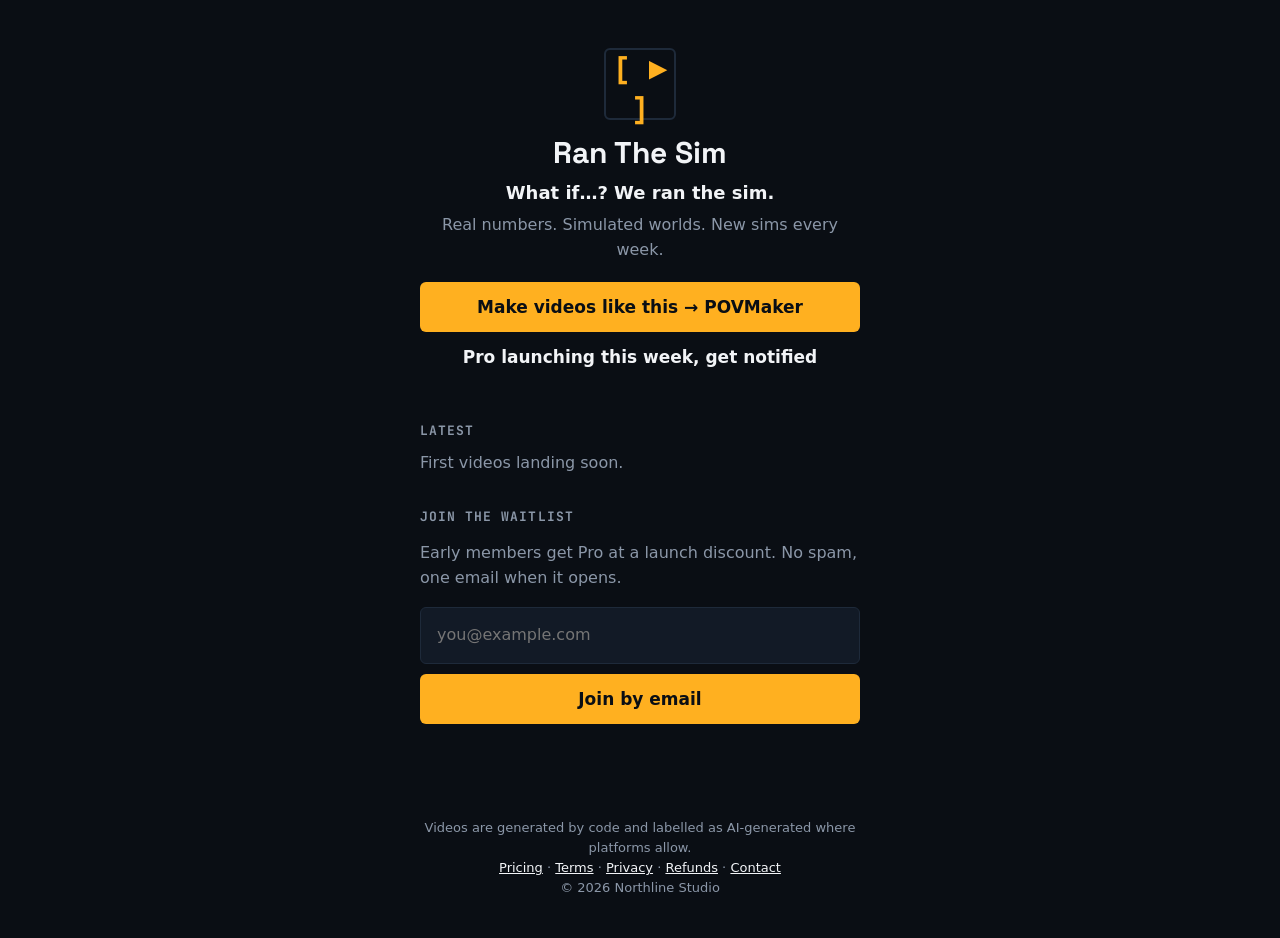
==== index.html @ 427c3951 "Update site" ====
<!doctype html>
<html lang="en">
<head>
<meta charset="utf-8">
<meta name="viewport" content="width=device-width,initial-scale=1,viewport-fit=cover">
<title>Make videos like ours</title>
<meta name="description" content="Type a what-if or a meme POV. Get a vertical video in seconds. Join the early-access list.">
<meta name="theme-color" content="#0b0b10">
<meta property="og:title" content="Make videos like these">
<meta property="og:description" content="Type a what-if or a meme POV. Get a vertical video in seconds.">
<meta property="og:url" content="https://nang-dev.github.io/povmaker/">
<meta property="og:type" content="website">
<meta property="og:image" content="https://nang-dev.github.io/povmaker/og-card.png">
<meta property="og:image:width" content="1200">
<meta property="og:image:height" content="630">
<meta property="og:image:alt" content="POVMaker: make videos like these">
<meta name="twitter:card" content="summary_large_image">
<meta name="twitter:image" content="https://nang-dev.github.io/povmaker/og-card.png">
<link rel="preconnect" href="https://fonts.googleapis.com">
<link rel="preconnect" href="https://fonts.gstatic.com" crossorigin>
<link href="https://fonts.googleapis.com/css2?family=Anton&family=Inter:wght@400;600;800&family=JetBrains+Mono:wght@700&family=Space+Grotesk:wght@700&display=swap" rel="stylesheet">
<link rel="stylesheet" href="style.css">
<script>
(function(){var q=new URLSearchParams(location.search),b=(q.get("brand")||q.get("utm_campaign")||"").toLowerCase();
document.documentElement.dataset.brand=/sidechar/.test(b)?"sidecharpov":"ranthesim";})();
</script>
</head>
<body>
<main class="wrap">
  <header class="hero">
    <div class="logo" id="logo" aria-hidden="true"></div>
    <h1 id="title">Make videos like these.</h1>
    <p id="tagline" class="tagline">Make videos like these.</p>
    <p id="sub" class="sub">Type a "what if" or a meme POV. Get a vertical video in seconds.</p>
    <a id="cta" class="btn primary" href="make/" data-track="cta_click">Make a video free</a>
    <a class="btn sec" data-checkout href="#waitlist" id="pro-cta">Get Pro · $9/mo</a>
  </header>

  <section aria-labelledby="latest-h">
    <h2 id="latest-h">Latest</h2>
    <ul id="videos" class="videos"><li class="muted">First videos landing soon.</li></ul>
  </section>

  <section id="waitlist" aria-labelledby="wl-h">
    <h2 id="wl-h">Join the waitlist</h2>
    <p class="muted">Early members get Pro at a launch discount. No spam, one email when it opens.</p>
    <form id="wl-form" novalidate>
      <input id="email" type="email" inputmode="email" autocomplete="email" placeholder="you@example.com" required aria-label="Email">
      <button class="btn primary" type="submit">Join by email</button>
    </form>
    <p id="wl-msg" class="msg" role="status" aria-live="polite"></p>
  </section>

  <nav id="socials" class="socials" aria-label="Follow us"></nav>
  <footer class="muted small">Videos are generated by code and labelled as AI-generated where platforms allow.<br><a href="pricing.html">Pricing</a> · <a href="terms.html">Terms</a> · <a href="privacy.html">Privacy</a> · <a href="refunds.html">Refunds</a> · <a href="contact.html">Contact</a><br>© <span id="yr"></span> Northline Studio</footer>
</main>
<script src="config.js"></script><script src="track.js"></script>
<script src="upgrade.js"></script>
<script src="app.js"></script>
</body>
</html>
---- style.css ----
/* Brand themes per shared/brands.md. data-brand is set in <head> before paint. */
:root{--bg:#0A0E14;--card:#121a26;--line:#1E2A3A;--fg:#F2F4F7;--mut:#8b97a8;--acc:#FFB020;--accfg:#0A0E14;--acc2:#3DD6F5;--hfont:"Space Grotesk",system-ui,sans-serif;--font:system-ui,-apple-system,"Segoe UI",Roboto,sans-serif;--r:6px}
html[data-brand=sidecharpov]{--bg:#ffffff;--card:#f3f4f6;--line:#e5e7eb;--fg:#111111;--mut:#5b6472;--acc:#FFE14D;--accfg:#111111;--acc2:#3B82F6;--hfont:"Anton",Impact,sans-serif;--font:"Inter",system-ui,sans-serif;--r:14px}
*{box-sizing:border-box}
html,body{margin:0;background:var(--bg);color:var(--fg);font:16px/1.55 var(--font)}
a{color:var(--fg)}
.wrap{max-width:480px;margin:0 auto;padding:max(24px,env(safe-area-inset-top)) 20px 40px}
.hero{text-align:center;padding:24px 0 8px}
.logo{width:72px;height:72px;margin:0 auto 16px;display:grid;place-items:center}
html[data-brand=ranthesim] .logo{font:700 30px "JetBrains Mono",monospace;color:var(--acc);border:2px solid var(--line);border-radius:6px;background:var(--bg)}
html[data-brand=ranthesim] .logo::before{content:"[ ▶ ]"}
html[data-brand=sidecharpov] .logo{font:26px var(--hfont);background:var(--acc);color:#111;transform:rotate(-6deg);border-radius:8px;width:96px;height:56px;margin-bottom:24px}
html[data-brand=sidecharpov] .logo::before{content:"POV:"}
h1{font:700 30px/1.1 var(--hfont);margin:0 0 10px}
html[data-brand=sidecharpov] h1{font-weight:400;font-size:38px;text-transform:uppercase;letter-spacing:.01em}
h2{font:700 13px "JetBrains Mono",monospace;letter-spacing:.08em;text-transform:uppercase;color:var(--mut);margin:32px 0 12px}
html[data-brand=sidecharpov] h2{font-family:var(--font)}
.sub{color:var(--mut);margin:0 0 20px}
.muted{color:var(--mut)}.small{font-size:13px;text-align:center;margin-top:32px}
.btn{display:block;width:100%;padding:15px 18px;border:0;border-radius:var(--r);font:700 17px var(--font);text-align:center;text-decoration:none;cursor:pointer}
.btn.primary{background:var(--acc);color:var(--accfg)}
.btn:active{transform:scale(.98)}
.videos{list-style:none;margin:0;padding:0;display:grid;gap:10px}
.videos a{display:flex;justify-content:space-between;gap:12px;align-items:center;padding:14px 16px;border-radius:var(--r);background:var(--card);border:1px solid var(--line);text-decoration:none}
.videos .tag{font:700 12px "JetBrains Mono",monospace;color:var(--acc2)}
#wl-form{display:grid;gap:10px;margin-top:12px}
input{width:100%;padding:15px 16px;border-radius:var(--r);border:1px solid var(--line);background:var(--card);color:var(--fg);font:inherit}
input:focus{outline:2px solid var(--acc)}
.msg{min-height:1.5em;margin:10px 0 0;text-align:center}
.msg.ok{color:#2f9e5a}.msg.err{color:#e5484d}
.socials{display:flex;gap:10px;flex-wrap:wrap;justify-content:center;margin-top:28px}
.socials a{padding:8px 14px;border-radius:999px;background:var(--card);border:1px solid var(--line);text-decoration:none;font-size:14px}
/* legal / pricing pages */
.page{max-width:680px}
.page h1{font-size:28px;margin-top:8px}
.page h2{font-size:15px;text-transform:none;letter-spacing:0;color:var(--fg);margin:28px 0 6px}
.page nav{display:flex;gap:14px;flex-wrap:wrap;font-size:14px;margin-bottom:8px}
.tiers{display:grid;gap:14px;margin:20px 0}
.tier{padding:18px;border:1px solid var(--line);border-radius:var(--r);background:var(--card)}
.tier h3{margin:0 0 4px;font:700 20px var(--hfont)}
.price{font:800 28px var(--font)}
.tier ul{padding-left:18px;margin:10px 0 0}
.tagline{font-weight:700;font-size:18px;margin:0 0 6px}
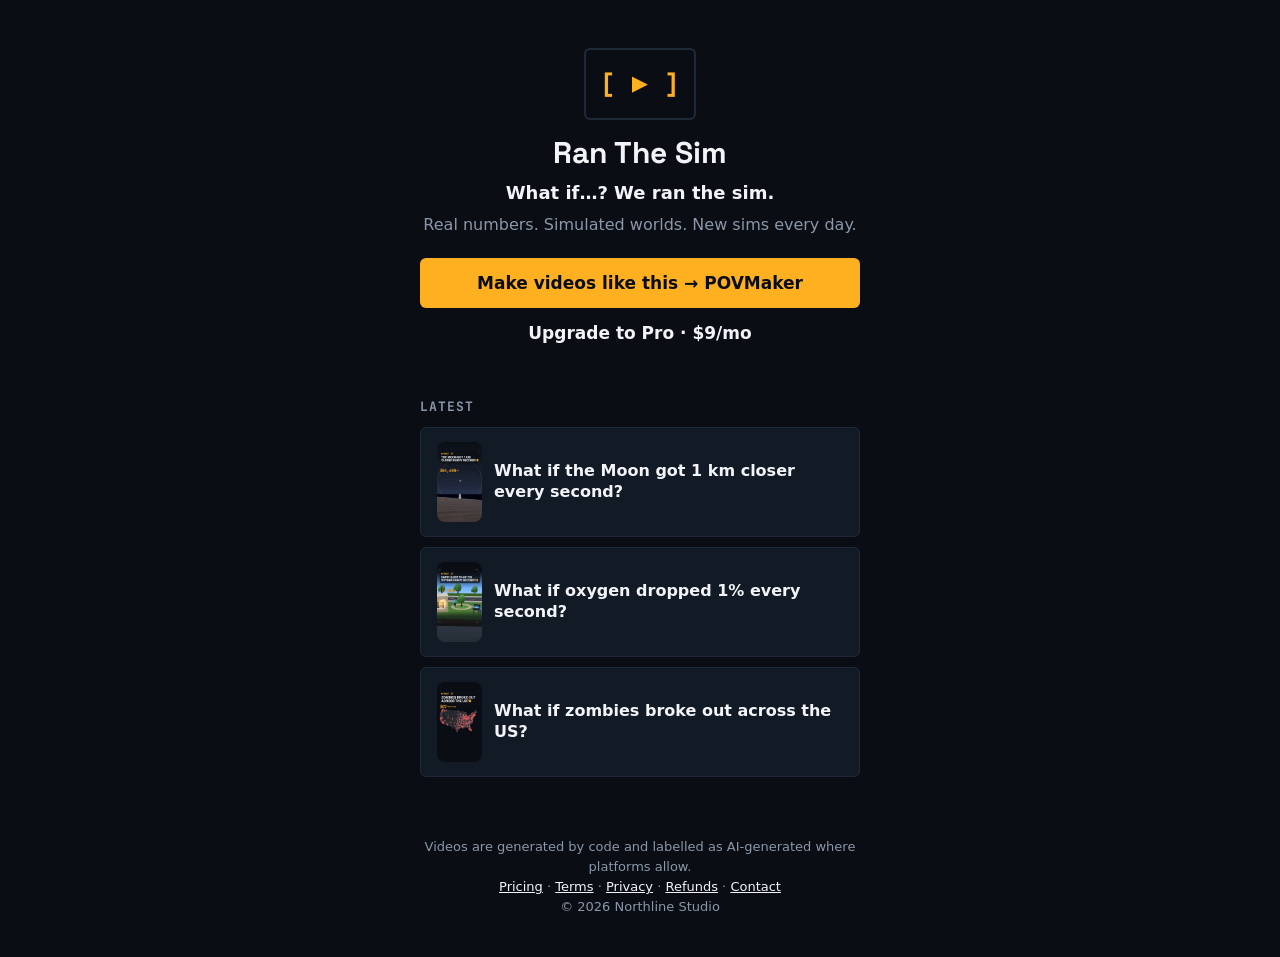
==== commit 123144eb: "Update site" ====
--- a/index.html
+++ b/index.html
@@ -3,11 +3,12 @@
 <head>
 <meta charset="utf-8">
 <meta name="viewport" content="width=device-width,initial-scale=1,viewport-fit=cover">
-<title>Make videos like ours</title>
-<meta name="description" content="Type a what-if or a meme POV. Get a vertical video in seconds. Join the early-access list.">
+<title>POVMaker: make What If and POV videos in your browser</title>
+<meta name="description" content="Edit the words, hit Export, get a vertical 1080×1920 video for Shorts, Reels and TikTok. Free, no sign-up. Pro $9/month.">
+<link rel="canonical" href="https://nang-dev.github.io/povmaker/">
 <meta name="theme-color" content="#0b0b10">
 <meta property="og:title" content="Make videos like these">
-<meta property="og:description" content="Type a what-if or a meme POV. Get a vertical video in seconds.">
+<meta property="og:description" content="Edit the words, hit Export, get a vertical 1080×1920 video for Shorts, Reels and TikTok. Free, no sign-up.">
 <meta property="og:url" content="https://nang-dev.github.io/povmaker/">
 <meta property="og:type" content="website">
 <meta property="og:image" content="https://nang-dev.github.io/povmaker/og-card.png">
@@ -24,6 +25,9 @@
 (function(){var q=new URLSearchParams(location.search),b=(q.get("brand")||q.get("utm_campaign")||"").toLowerCase();
 document.documentElement.dataset.brand=/sidechar/.test(b)?"sidecharpov":"ranthesim";})();
 </script>
+<link rel="icon" href="icon.svg" type="image/svg+xml">
+<link rel="icon" href="icon-32.png" type="image/png" sizes="32x32">
+<link rel="apple-touch-icon" href="apple-touch-icon.png">
 </head>
 <body>
 <main class="wrap">
--- a/style.css
+++ b/style.css
@@ -7,7 +7,7 @@
 .wrap{max-width:480px;margin:0 auto;padding:max(24px,env(safe-area-inset-top)) 20px 40px}
 .hero{text-align:center;padding:24px 0 8px}
 .logo{width:72px;height:72px;margin:0 auto 16px;display:grid;place-items:center}
-html[data-brand=ranthesim] .logo{font:700 30px "JetBrains Mono",monospace;color:var(--acc);border:2px solid var(--line);border-radius:6px;background:var(--bg)}
+html[data-brand=ranthesim] .logo{width:fit-content;min-width:72px;padding:0 14px;white-space:nowrap;font:700 26px "JetBrains Mono",monospace;color:var(--acc);border:2px solid var(--line);border-radius:6px;background:var(--bg)}
 html[data-brand=ranthesim] .logo::before{content:"[ ▶ ]"}
 html[data-brand=sidecharpov] .logo{font:26px var(--hfont);background:var(--acc);color:#111;transform:rotate(-6deg);border-radius:8px;width:96px;height:56px;margin-bottom:24px}
 html[data-brand=sidecharpov] .logo::before{content:"POV:"}
@@ -22,7 +22,7 @@
 .btn:active{transform:scale(.98)}
 .videos{list-style:none;margin:0;padding:0;display:grid;gap:10px}
 .videos a{display:flex;justify-content:space-between;gap:12px;align-items:center;padding:14px 16px;border-radius:var(--r);background:var(--card);border:1px solid var(--line);text-decoration:none}
-.videos .tag{font:700 12px "JetBrains Mono",monospace;color:var(--acc2)}
+.videos a{justify-content:flex-start}.videos img{width:45px;height:80px;border-radius:8px;object-fit:cover;flex:none;background:#000}.videos .vt{flex:1;font-weight:600;line-height:1.3}.videos .tag{margin-left:auto;font:700 12px "JetBrains Mono",monospace;color:var(--acc2)}
 #wl-form{display:grid;gap:10px;margin-top:12px}
 input{width:100%;padding:15px 16px;border-radius:var(--r);border:1px solid var(--line);background:var(--card);color:var(--fg);font:inherit}
 input:focus{outline:2px solid var(--acc)}
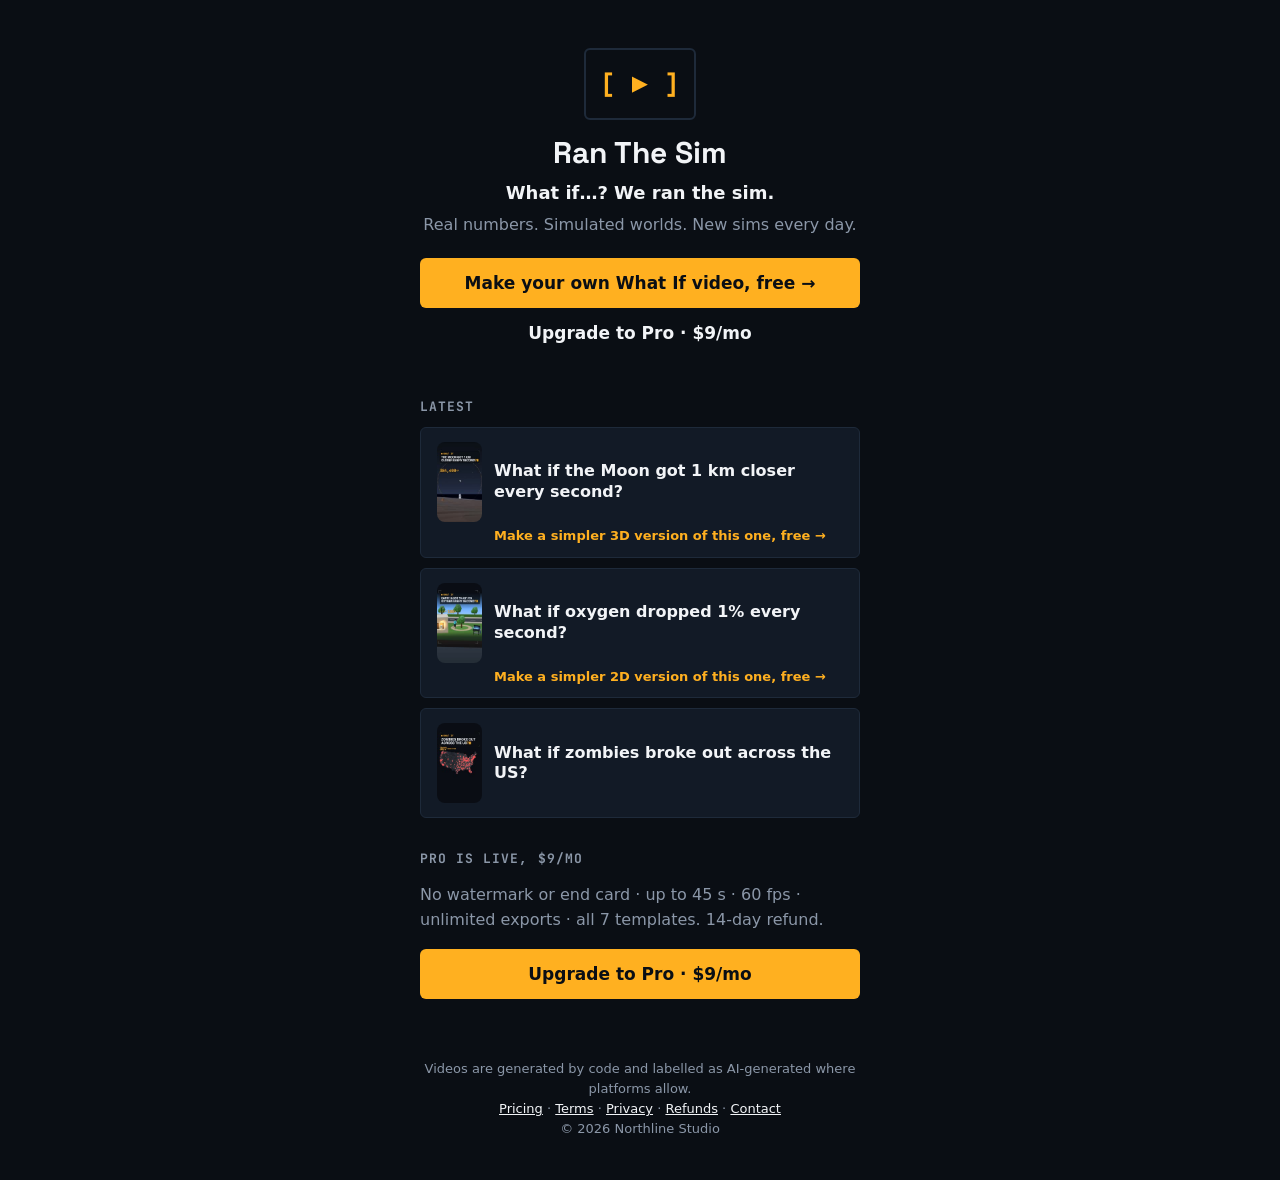
==== commit c7926f03: "Update site" ====
--- a/index.html
+++ b/index.html
@@ -37,7 +37,7 @@
     <p id="tagline" class="tagline">Make videos like these.</p>
     <p id="sub" class="sub">Type a "what if" or a meme POV. Get a vertical video in seconds.</p>
     <a id="cta" class="btn primary" href="make/" data-track="cta_click">Make a video free</a>
-    <a class="btn sec" data-checkout href="#waitlist" id="pro-cta">Get Pro · $9/mo</a>
+    <a class="btn sec" data-checkout data-limit="home_hero" href="pricing.html" id="pro-cta">Get Pro · $9/mo</a>
   </header>
 
   <section aria-labelledby="latest-h">
@@ -45,14 +45,10 @@
     <ul id="videos" class="videos"><li class="muted">First videos landing soon.</li></ul>
   </section>
 
-  <section id="waitlist" aria-labelledby="wl-h">
-    <h2 id="wl-h">Join the waitlist</h2>
-    <p class="muted">Early members get Pro at a launch discount. No spam, one email when it opens.</p>
-    <form id="wl-form" novalidate>
-      <input id="email" type="email" inputmode="email" autocomplete="email" placeholder="you@example.com" required aria-label="Email">
-      <button class="btn primary" type="submit">Join by email</button>
-    </form>
-    <p id="wl-msg" class="msg" role="status" aria-live="polite"></p>
+  <section id="pro" aria-labelledby="pro-h">
+    <h2 id="pro-h">Pro is live, $9/mo</h2>
+    <p class="muted">No watermark or end card · up to 45 s · 60 fps · unlimited exports · all 7 templates. 14-day refund.</p>
+    <p><a class="btn primary" data-checkout data-limit="home_pro" href="pricing.html">Get Pro · $9/mo</a></p>
   </section>
 
   <nav id="socials" class="socials" aria-label="Follow us"></nav>
--- a/style.css
+++ b/style.css
@@ -41,3 +41,19 @@
 .price{font:800 28px var(--font)}
 .tier ul{padding-left:18px;margin:10px 0 0}
 .tagline{font-weight:700;font-size:18px;margin:0 0 6px}
+.cmp{width:100%;border-collapse:collapse;font-size:14px;margin:6px 0}.cmp th,.cmp td{text-align:left;padding:8px 10px;border-bottom:1px solid var(--line)}.cmp th{color:var(--mut);font-weight:600}
+.page .videos{margin:8px 0}.page .videos a{justify-content:flex-start}.page figure{margin:16px 0}.page video{max-width:100%;height:auto;border-radius:10px;background:#000}
+
+/* gallery (gallery.js) */
+#gallery{margin:14px 0}#gallery[hidden]{display:none}
+html[data-brand=sidecharpov] #gallery{display:none}
+#gallery h2{font-size:13px;letter-spacing:.04em;text-transform:uppercase;color:var(--mut);margin:0 0 8px}
+.gal-strip{display:flex;gap:10px;overflow-x:auto;scroll-snap-type:x proximity;padding-bottom:6px;-webkit-overflow-scrolling:touch}
+.gal-tile{flex:0 0 min(78%,270px);scroll-snap-align:start;display:flex;gap:10px;align-items:center;padding:8px;border-radius:var(--r);background:var(--card);border:1px solid var(--line);text-decoration:none;color:var(--fg)}
+.gal-tile img{width:56px;height:100px;object-fit:cover;border-radius:8px;flex:none;background:#000}
+.gal-tx{display:grid;gap:4px;font-size:13px;line-height:1.3}.gal-tx b{font-weight:600}.gal-tx em{font-style:normal;color:var(--acc);font-weight:700;font-size:12px}
+
+/* LATEST tiles with a second action (app.js) */
+.videos li.vwrap{background:var(--card);border:1px solid var(--line);border-radius:var(--r);overflow:hidden}
+.videos li.vwrap>a:first-child{border:0;border-radius:0;background:none;padding-bottom:6px}
+.videos li.vwrap>a.vmk{display:block;border:0;border-radius:0;background:none;padding:0 16px 12px 73px;color:var(--acc);font-weight:700;font-size:13px;line-height:1.3}
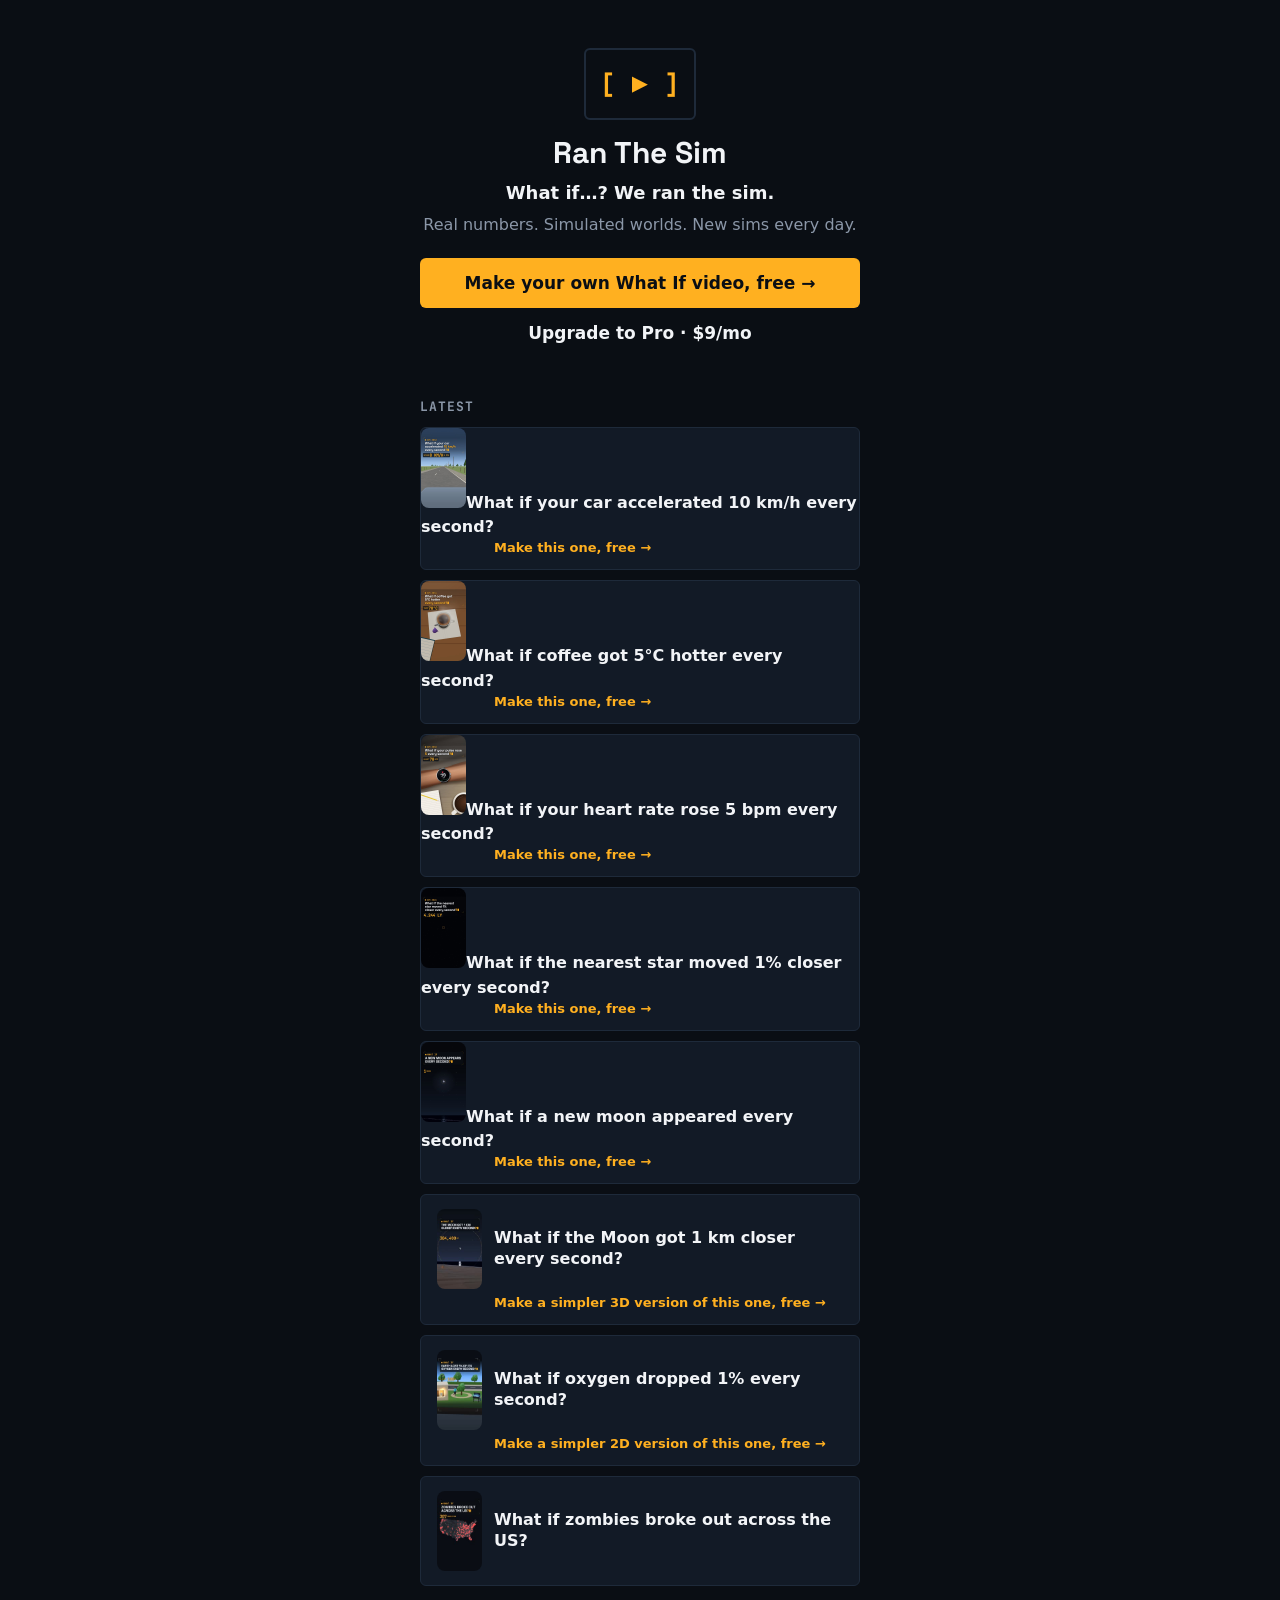
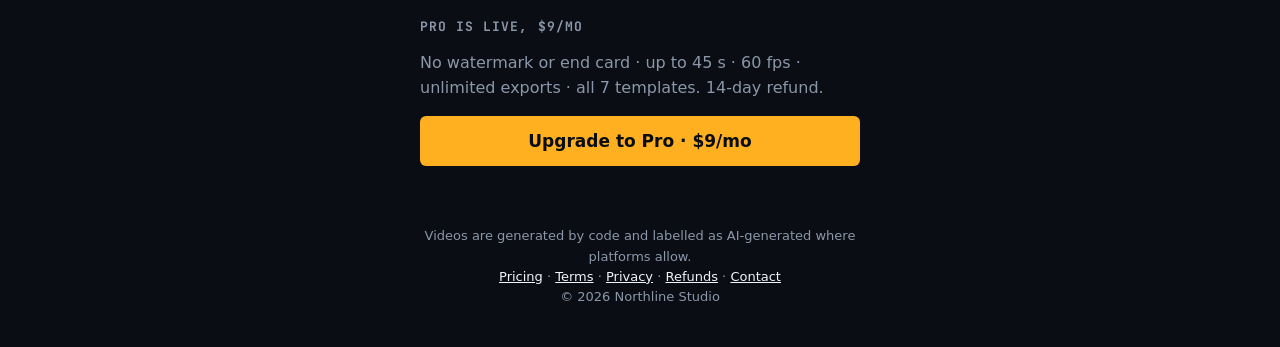
==== commit 6af1a80f: "Update site" ====
--- a/index.html
+++ b/index.html
@@ -23,7 +23,10 @@
 <link rel="stylesheet" href="style.css">
 <script>
 (function(){var q=new URLSearchParams(location.search),b=(q.get("brand")||q.get("utm_campaign")||"").toLowerCase();
-document.documentElement.dataset.brand=/sidechar/.test(b)?"sidecharpov":"ranthesim";})();
+document.documentElement.dataset.brand=/sidechar/.test(b)?"sidecharpov":"ranthesim";
+// CEO #7107: RTS YouTube viewers land straight on the speed-sim template, not the generic bio page.
+if (q.get("utm_source")==="youtube" && q.get("utm_campaign")==="ranthesim") location.replace("sim/"+location.search);
+})();
 </script>
 <link rel="icon" href="icon.svg" type="image/svg+xml">
 <link rel="icon" href="icon-32.png" type="image/png" sizes="32x32">
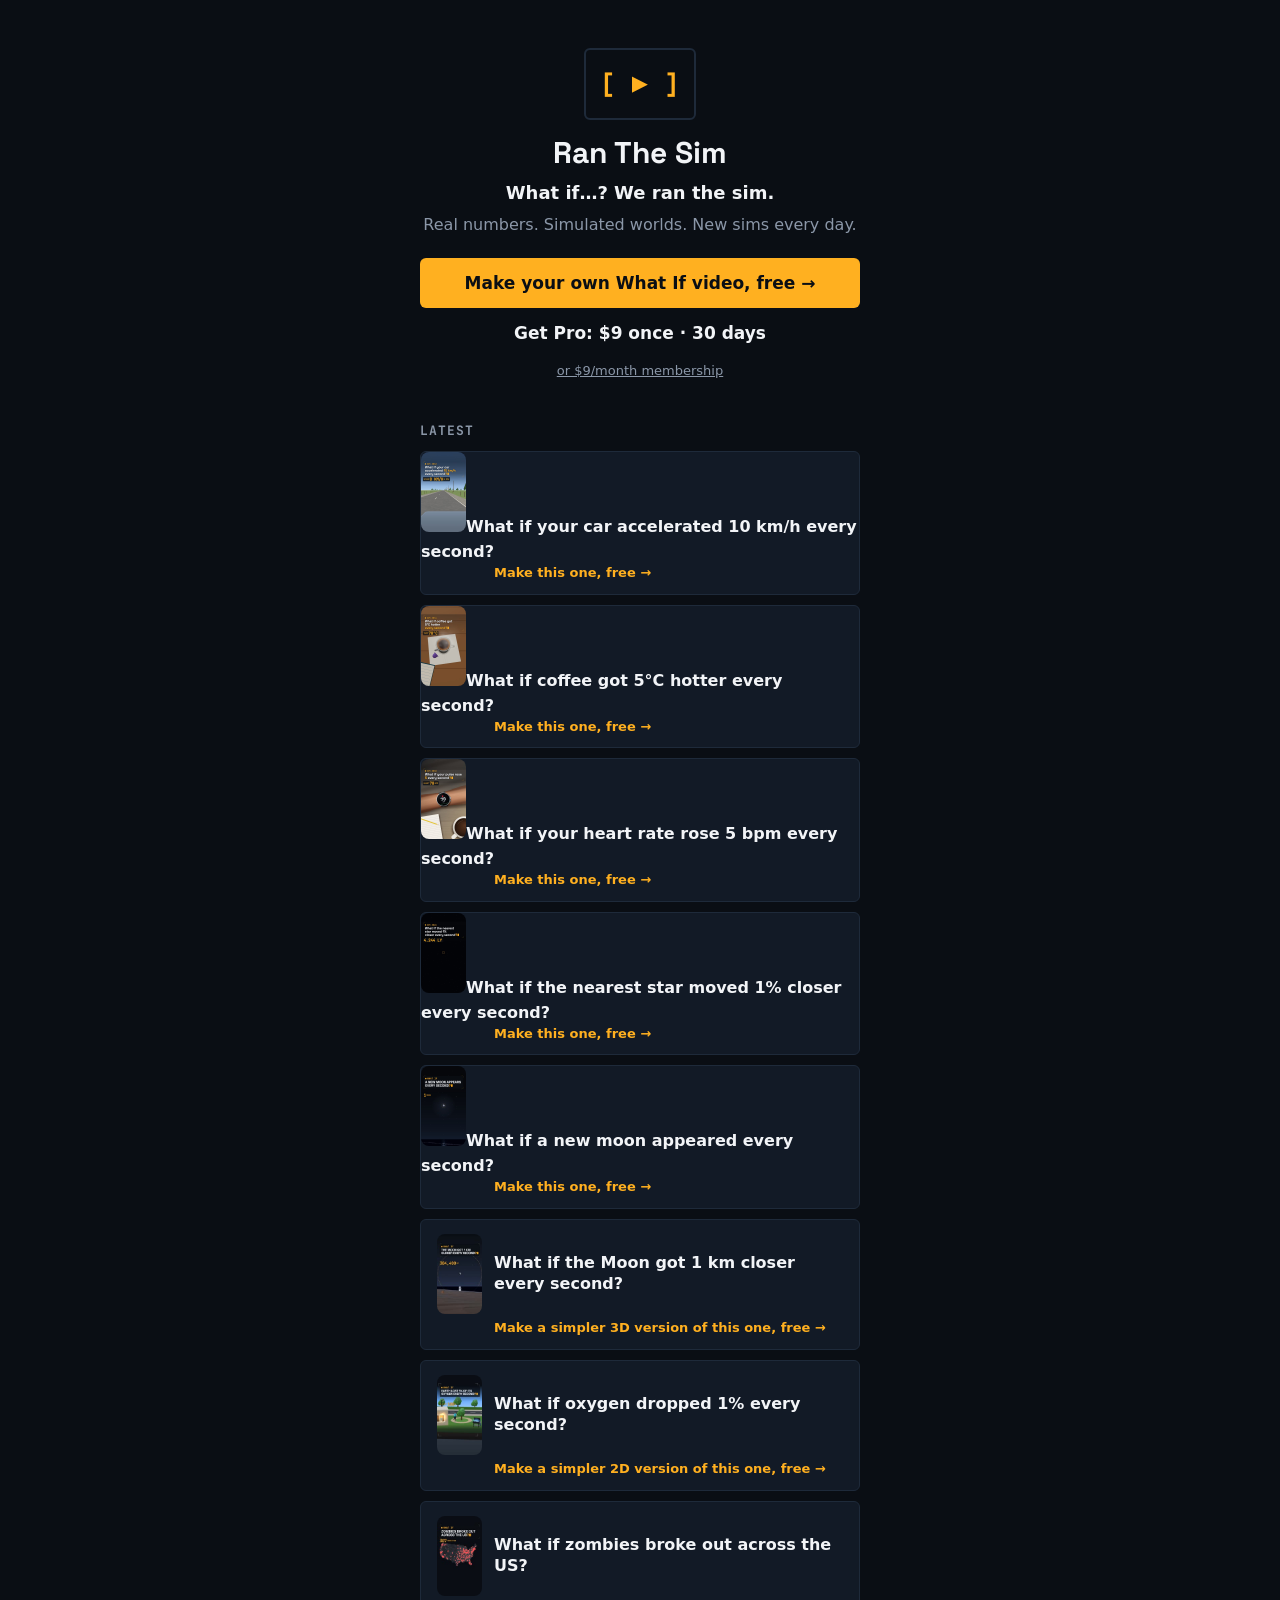
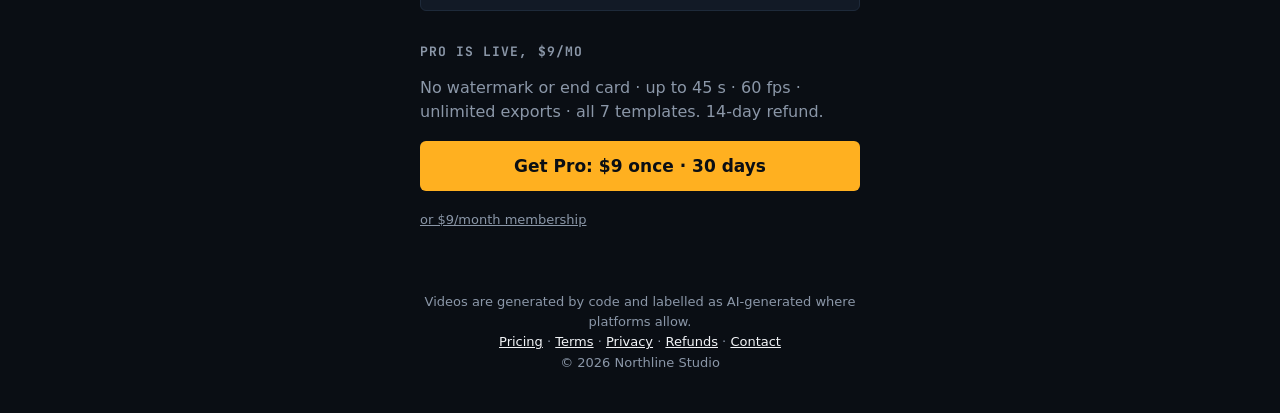
==== commit 96d526f1: "Update site" ====
--- a/index.html
+++ b/index.html
@@ -40,7 +40,8 @@
     <p id="tagline" class="tagline">Make videos like these.</p>
     <p id="sub" class="sub">Type a "what if" or a meme POV. Get a vertical video in seconds.</p>
     <a id="cta" class="btn primary" href="make/" data-track="cta_click">Make a video free</a>
-    <a class="btn sec" data-checkout data-limit="home_hero" href="pricing.html" id="pro-cta">Get Pro · $9/mo</a>
+    <a class="btn sec" data-checkout-pass data-limit="home_hero" data-label="Get Pro: $9 once · 30 days" href="pricing.html" id="pro-cta-pass" hidden>Get Pro: $9 once · 30 days</a>
+    <a class="muted" data-checkout data-limit="home_hero" data-label="or $9/month membership" href="pricing.html" id="pro-cta" style="font-size:13px">or $9/month membership</a>
   </header>
 
   <section aria-labelledby="latest-h">
@@ -51,7 +52,8 @@
   <section id="pro" aria-labelledby="pro-h">
     <h2 id="pro-h">Pro is live, $9/mo</h2>
     <p class="muted">No watermark or end card · up to 45 s · 60 fps · unlimited exports · all 7 templates. 14-day refund.</p>
-    <p><a class="btn primary" data-checkout data-limit="home_pro" href="pricing.html">Get Pro · $9/mo</a></p>
+    <p><a class="btn primary" data-checkout-pass data-limit="home_pro" data-label="Get Pro: $9 once · 30 days" href="pricing.html" hidden>Get Pro: $9 once · 30 days</a></p>
+    <p style="margin:4px 0 0"><a class="muted" data-checkout data-limit="home_pro" data-label="or $9/month membership" href="pricing.html" style="font-size:13px">or $9/month membership</a></p>
   </section>
 
   <nav id="socials" class="socials" aria-label="Follow us"></nav>
